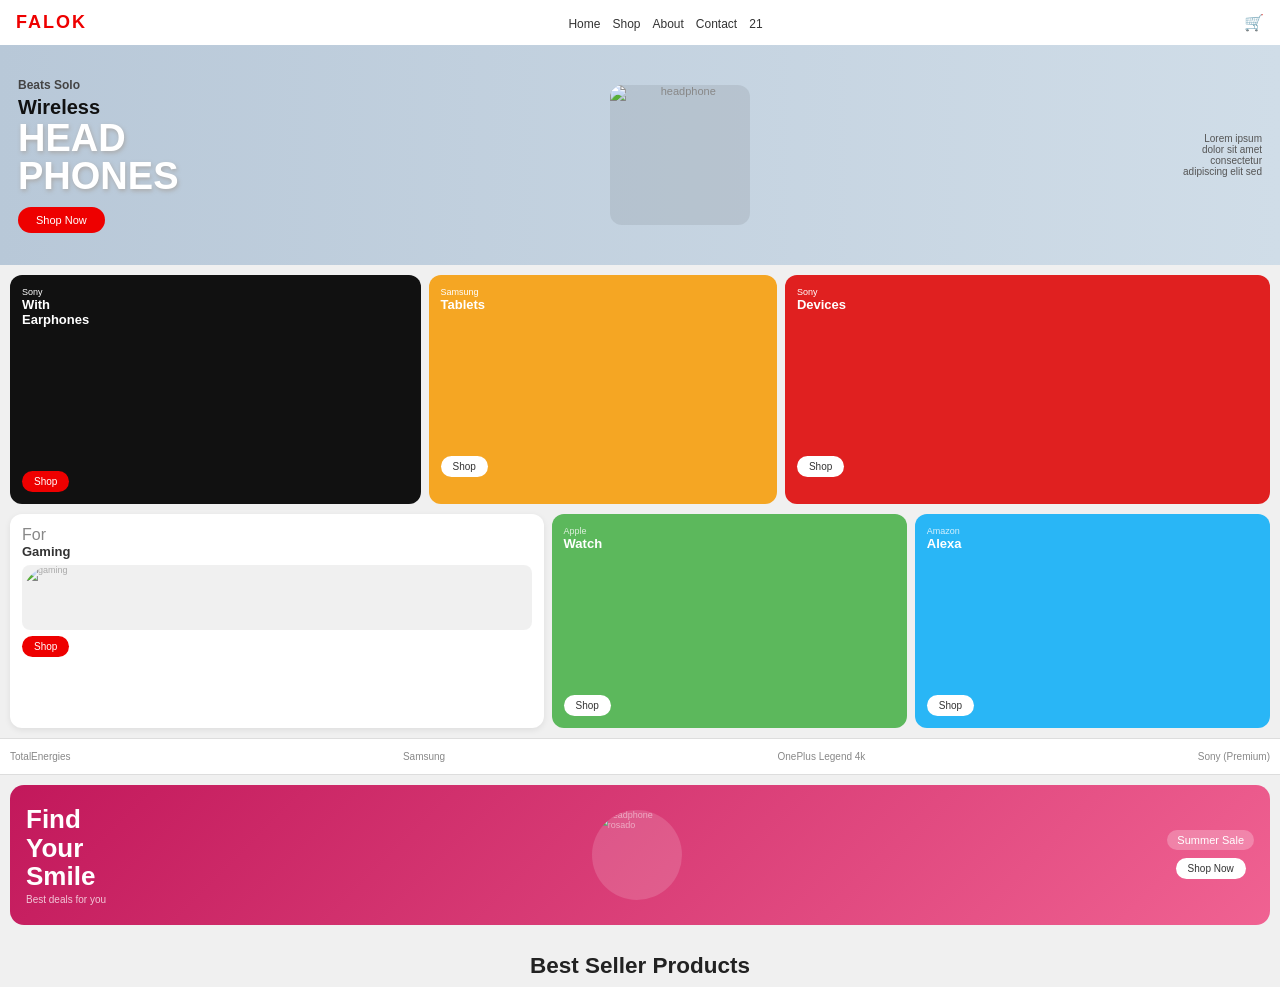
==== Electronica/index.html @ ae5c067a "Add files via upload" ====
<!DOCTYPE html>
<html lang="en">

<head>
    <meta charset="UTF-8">
    <meta name="viewport" content="width=device-width, initial-scale=1.0">
    <title>Falok</title>
    <link rel="stylesheet" href="estilo.css">
</head>

<body>
    <nav>
        <div class="logo">FALOK</div>
        <ul>
            <li><a href="#">Home</a></li>
            <li><a href="#">Shop</a></li>
            <li><a href="#">About</a></li>
            <li><a href="#">Contact</a></li>
            <li><a href="#">21</a></li>
        </ul>
        <div class="iconos">🛒</div>
    </nav>
    <div class="hero">
        <div class="hero-left">
            <h4>Beats Solo</h4>
            <h2>Wireless</h2>
            <h1>HEAD<br>PHONES</h1>
            <a href="#" class="btn">Shop Now</a>
        </div>


        <div class="hero-img">
            <img src="/img/1.jpg" alt="headphone">
        </div>

        <div class="hero-right">
            <p>Lorem ipsum dolor sit amet consectetur adipiscing elit sed</p>
        </div>
    </div>


    <div class="fila1">

        <div class="card-negro">
            <p>Sony</p>
            <h3>With<br>Earphones</h3>
            <div class="pic">
                <img src="/img/2.png" alt="earphone">
            </div>
            <a href="#" class="btn-rojo2">Shop</a>
        </div>

        <div class="card-amarillo">
            <p>Samsung</p>
            <h3>Tablets</h3>
            <div class="pic">
                <img src="/img/3.png" alt="tablet">
            </div>
            <a href="#" class="btn-blanco">Shop</a>
        </div>

        <div class="card-rojo">
            <p>Sony</p>
            <h3>Devices</h3>
            <div class="pic">
                <img src="/img/4.png" alt="laptop">
            </div>
            <a href="#" class="btn-blanco">Shop</a>
        </div>

    </div>

    <div class="fila2">

        <div class="card-blanco">
            <p>For</p>
            <h3>Gaming</h3>
            <div class="pic-dark">
                <img src="/img/5.png" alt="gaming">
            </div>
            <a href="#" class="btn-rojo2">Shop</a>
        </div>

        <div class="card-verde">
            <p>Apple</p>
            <h3>Watch</h3>
            <div class="pic">
                <img src="/img/6.png" alt="watch">
            </div>
            <a href="#" class="btn-blanco">Shop</a>
        </div>

        <div class="card-azul">
            <p>Amazon</p>
            <h3>Alexa</h3>
            <div class="pic">
                <img src="/img/7.png" alt="alexa">
            </div>
            <a href="#" class="btn-blanco">Shop</a>
        </div>

    </div>


    <div class="marcas">
        <span>TotalEnergies</span>
        <span>Samsung</span>
        <span>OnePlus Legend 4k</span>
        <span>Sony (Premium)</span>
    </div>

    <!-- banner oferta -->
    <div class="banner">
        <div>
            <h2>Find<br>Your<br>Smile</h2>
            <p class="sub">Best deals for you</p>
        </div>


        <div class="banner-pic">
            <img src="/img/8.png" alt="headphone rosado">
        </div>

        <div class="banner-right">
            <span class="tag-sale">Summer Sale</span>
            <a href="#" class="btn-blanco">Shop Now</a>
        </div>
    </div>

    <div class="titulo">
        <h2>Best Seller Products</h2>
    </div>

</body>

</html>
---- Electronica/estilo.css ----
* {
    margin: 0;
    padding: 0;
    box-sizing: border-box;
}

body {
    font-family: Arial, sans-serif;
    background: #f0f0f0;
}


nav {
    background: white;
    padding: 12px 16px;
    display: flex;
    align-items: center;
    justify-content: space-between;
}

nav .logo {
    color: #e00;
    font-weight: bold;
    font-size: 18px;
    letter-spacing: 2px;
}

nav ul {
    list-style: none;
    display: flex;
    gap: 12px;
}

nav ul a {
    text-decoration: none;
    color: #333;
    font-size: 12px;
}

nav .iconos {
    font-size: 16px;
}


.hero {
    background: linear-gradient(to right, #b8c8d8, #d0dde8);
    padding: 25px 18px;
    display: flex;
    align-items: center;
    justify-content: space-between;
    position: relative;
    min-height: 220px;
}

.hero-left h4 {
    font-size: 12px;
    color: #444;
    margin-bottom: 4px;
}

.hero-left h2 {
    font-size: 20px;
    color: #111;
}

.hero-left h1 {
    font-size: 38px;
    font-weight: 900;
    color: white;
    text-shadow: 1px 2px 4px #aaa;
    line-height: 1;
}

.hero-left .btn {
    display: inline-block;
    background: #e00;
    color: white;
    padding: 7px 18px;
    border-radius: 30px;
    font-size: 11px;
    margin-top: 12px;
    text-decoration: none;
}

.hero-img {
    width: 140px;
    height: 140px;
    background: rgba(0, 0, 0, 0.08);
    border-radius: 12px;
    display: flex;
    align-items: center;
    justify-content: center;
    color: #888;
    font-size: 11px;
    text-align: center;
    overflow: hidden;
}

.hero-img img {
    width: 100%;
    height: 100%;
    object-fit: contain;
    border-radius: 12px;
}

.hero-right {
    font-size: 10px;
    color: #555;
    max-width: 80px;
    text-align: right;
}


.fila1 {
    display: flex;
    gap: 8px;
    padding: 10px;
}

.card-negro {
    background: #111;
    border-radius: 12px;
    padding: 12px;
    width: 33%;
    color: white;
}

.card-amarillo {
    background: #f5a623;
    border-radius: 12px;
    padding: 12px;
    width: 28%;
    color: white;
}

.card-rojo {
    background: #e02020;
    border-radius: 12px;
    padding: 12px;
    width: 39%;
    color: white;
}

.card-negro p,
.card-amarillo p,
.card-rojo p {
    font-size: 9px;
    opacity: 1;
}

.card-negro h3,
.card-amarillo h3,
.card-rojo h3 {
    font-size: 13px;
    font-weight: 900;
    margin-bottom: 4px;
}


.pic {
    width: 100%;
    height: 140px;
    position: relative;
    overflow: hidden;
    border-radius: 8px;
    display: flex;
    justify-content: center;
    align-items: center;
}

.pic img {
    position: absolute;
    top: 40%;
    left: 50%;
    width: 115%;
    height: 115%;
    object-fit: cover;
    transform: translate(-50%, -50%);
}

.btn-blanco {
    display: inline-block;
    background: white;
    color: #333;
    padding: 5px 12px;
    border-radius: 20px;
    font-size: 10px;
    text-decoration: none;
}



.btn-rojo2 {
    display: inline-block;
    background: #e00;
    color: white;
    padding: 5px 12px;
    border-radius: 20px;
    font-size: 10px;
    text-decoration: none;
}


.fila2 {
    display: flex;
    gap: 8px;
    padding: 0 10px 10px;
}

.card-blanco {
    background: white;
    border-radius: 12px;
    flex: 2;
    padding: 12px;
    color: #333;
    box-shadow: 0 2px 6px rgba(0, 0, 0, .08);
}

.card-blanco p {
    width: 9px;
    color: #888;
}

.card-blanco h3 {
    font-size: 13px;
    font-weight: 900;
}

.card-control {
    background: #e8f4fb;
    border-radius: 12px;
    padding: 12px;
    width: 20%;
    display: flex;
    align-items: center;
    justify-content: center;
}

.pic-dark {
    width: 100%;
    height: 65px;
    background: rgba(0, 0, 0, 0.06);
    border-radius: 8px;
    display: flex;
    align-items: center;
    justify-content: center;
    font-size: 9px;
    color: #aaa;
    margin: 6px 0;
}

.pic-dark img {
    width: 100%;
    height: 100%;
    object-fit: contain;
    overflow: hidden;
    border-radius: 100px;
}

.card-verde {
    background: #5cb85c;
    border-radius: 12px;
    flex: 1.3;
    padding: 12px;
    color: white;
}

.card-verde p {
    font-size: 9px;
    opacity: 0.8;
}

.card-verde h3 {
    font-size: 13px;
    font-weight: 900;
    margin-bottom: 4px;
}

.card-azul {
    background: #29b6f6;
    border-radius: 12px;
    flex: 1.3;
    padding: 12px;
    color: white;
}

.card-azul p {
    font-size: 9px;
    opacity: 0.8;
}

.card-azul h3 {
    font-size: 13px;
    font-weight: 900;
    margin-bottom: 4px;
}


.marcas {
    display: flex;
    justify-content: space-between;
    padding: 12px 10px;
    border-top: 1px solid #ddd;
    border-bottom: 1px solid #ddd;
    background: white;
    font-size: 10px;
    color: #888;
}


.banner {
    background: linear-gradient(135deg, #c2185b, #f06292);
    margin: 10px;
    border-radius: 14px;
    padding: 20px 16px;
    display: flex;
    align-items: center;
    justify-content: space-between;
}

.banner h2 {
    font-size: 26px;
    font-weight: 900;
    color: white;
    line-height: 1.1;
}

.banner p.sub {
    font-size: 10px;
    color: rgba(255, 255, 255, 0.75);
    margin-top: 3px;
}

.banner-pic {
    width: 90px;
    height: 90px;
    background: rgba(255, 255, 255, 0.15);
    border-radius: 50%;
    display: flex;
    align-items: center;
    justify-content: center;
    color: rgba(255, 255, 255, 0.5);
    font-size: 9px;
}

.banner-pic img {
    width: 100%;
    height: 100%;
    object-fit: contain;
    overflow: hidden;
    border-radius: 100px;
}

.banner-right {
    text-align: center;
}

.tag-sale {
    background: rgba(255, 255, 255, 0.25);
    color: white;
    padding: 4px 10px;
    border-radius: 20px;
    font-size: 11px;
    display: block;
    margin-bottom: 8px;
}

.titulo {
    text-align: center;
    padding: 18px 10px 8px;
    font-size: 15px;
    font-weight: bold;
    color: #222;
}



@media (max-width: 400px) {
    nav ul {
        display: none;
    }

    .hero {
        flex-wrap: wrap;
        gap: 10px;
    }

    .hero-img {
        width: 110px;
        height: 110px;
    }

    .hero-left h1 {
        font-size: 28px;
    }

    .hero-right {
        display: none;
    }

    .fila1,
    .fila2 {
        flex-wrap: wrap;
    }

    .card-negro,
    .card-amarillo {
        width: calc(50% - 4px);
    }

    .card-rojo {
        width: 100%;
    }

    .card-blanco,
    .card-verde,
    .card-azul {
        width: calc(50% - 4px);
    }

    .card-control {
        width: calc(50% - 4px);
    }

    .banner {
        flex-wrap: wrap;
        gap: 10px;
    }

    .marcas {
        flex-wrap: wrap;
        gap: 6px;
    }
}
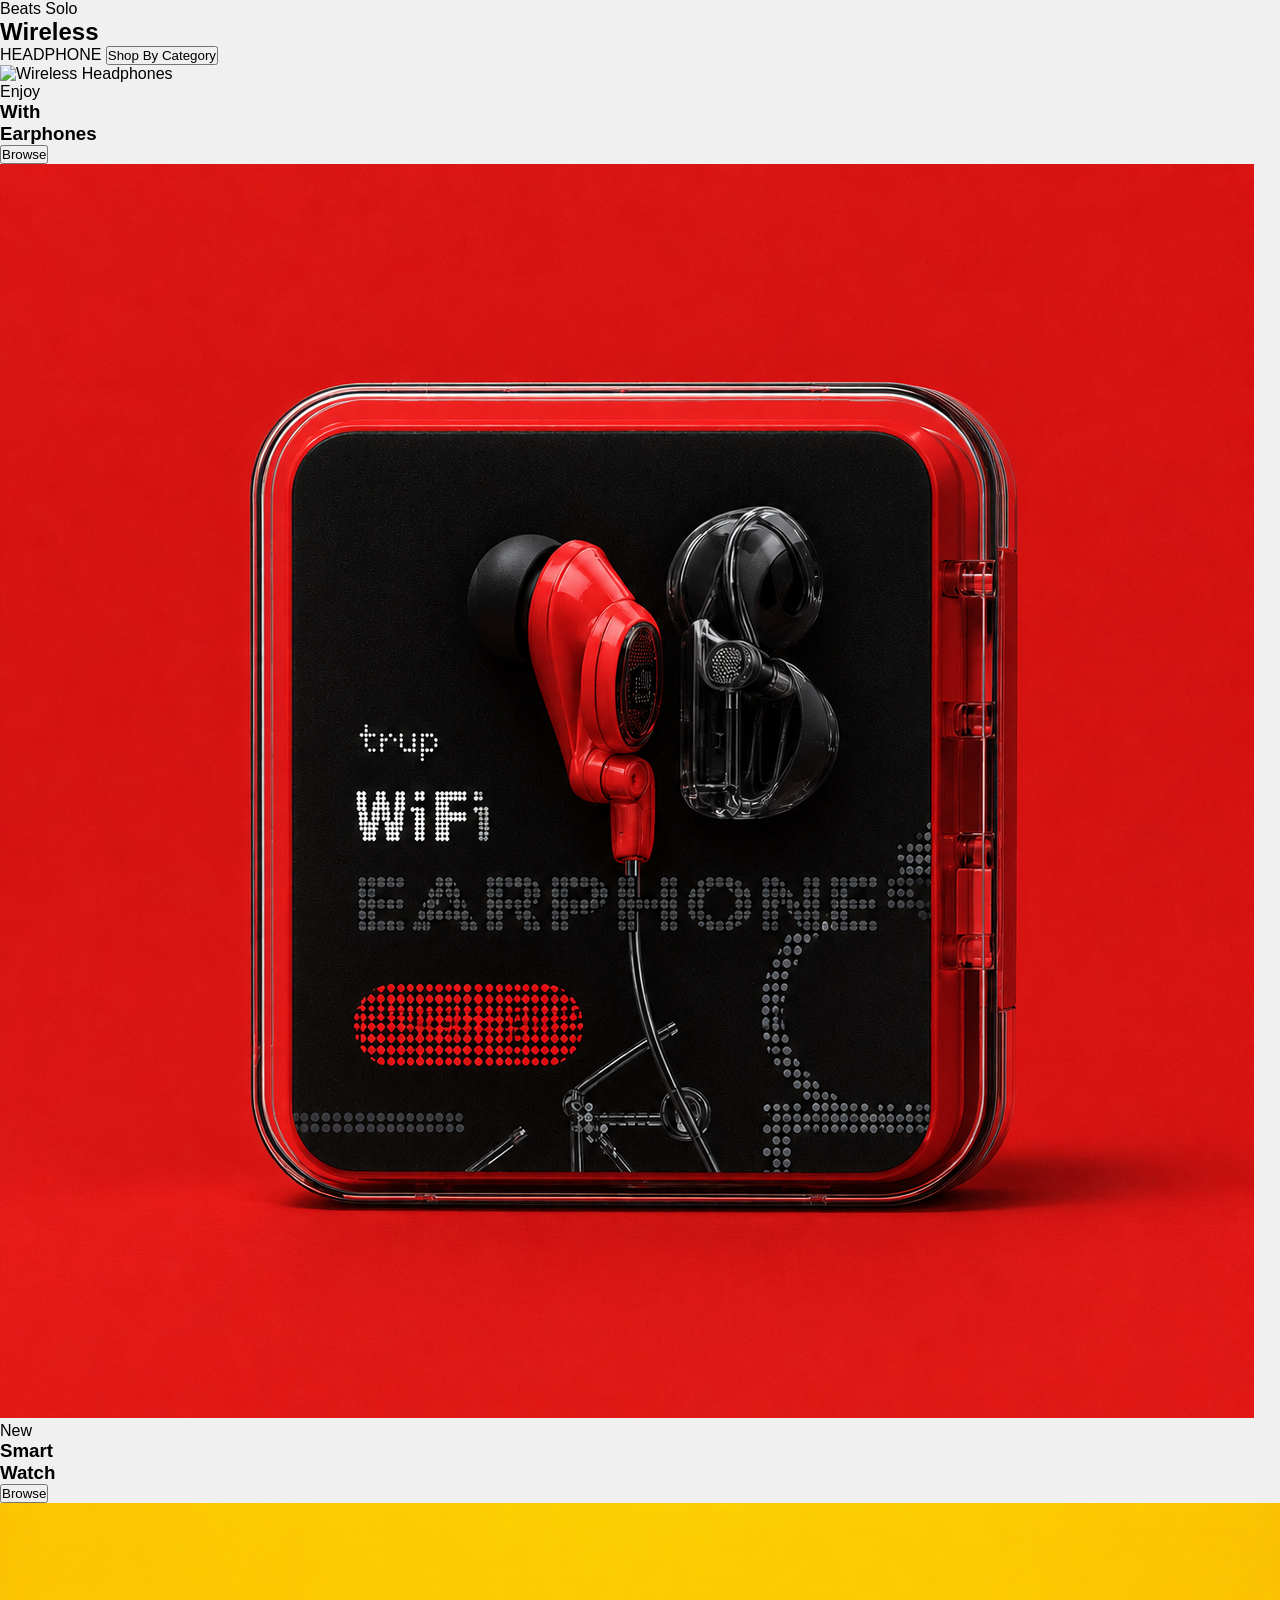
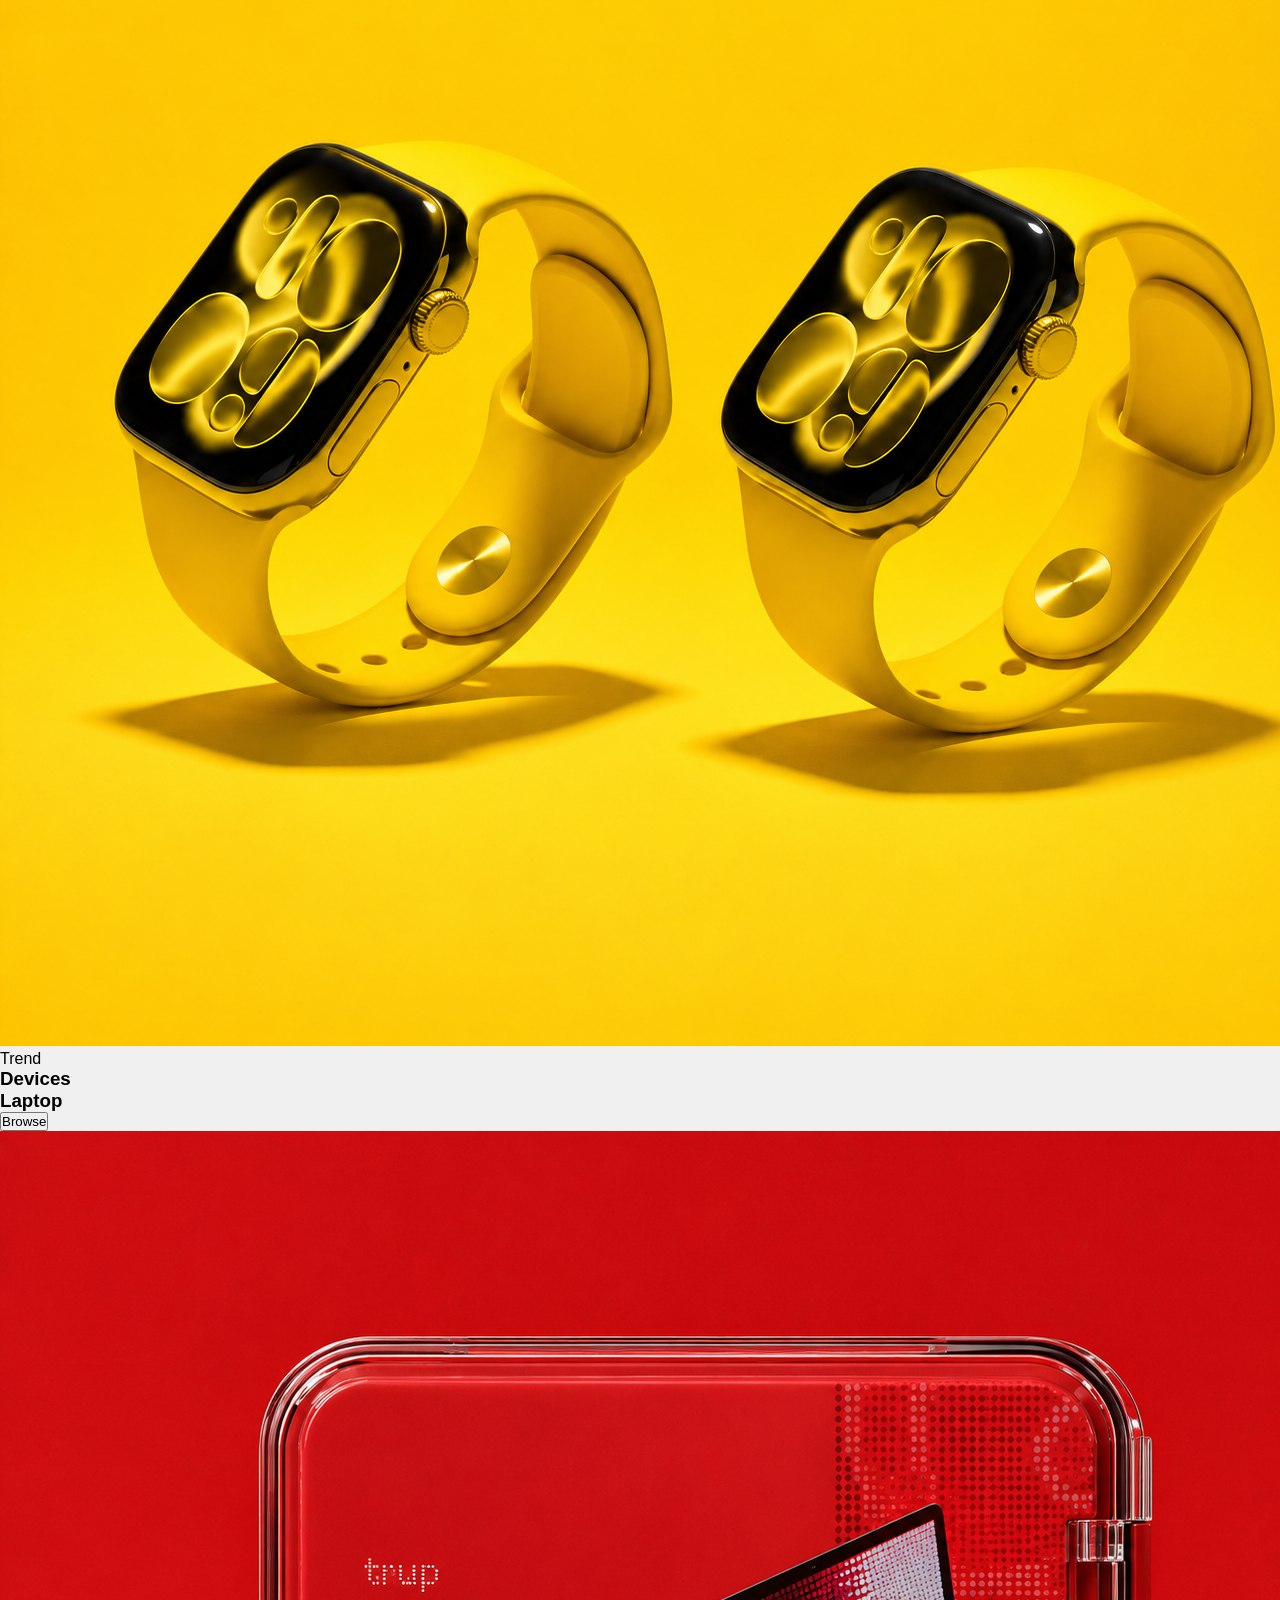
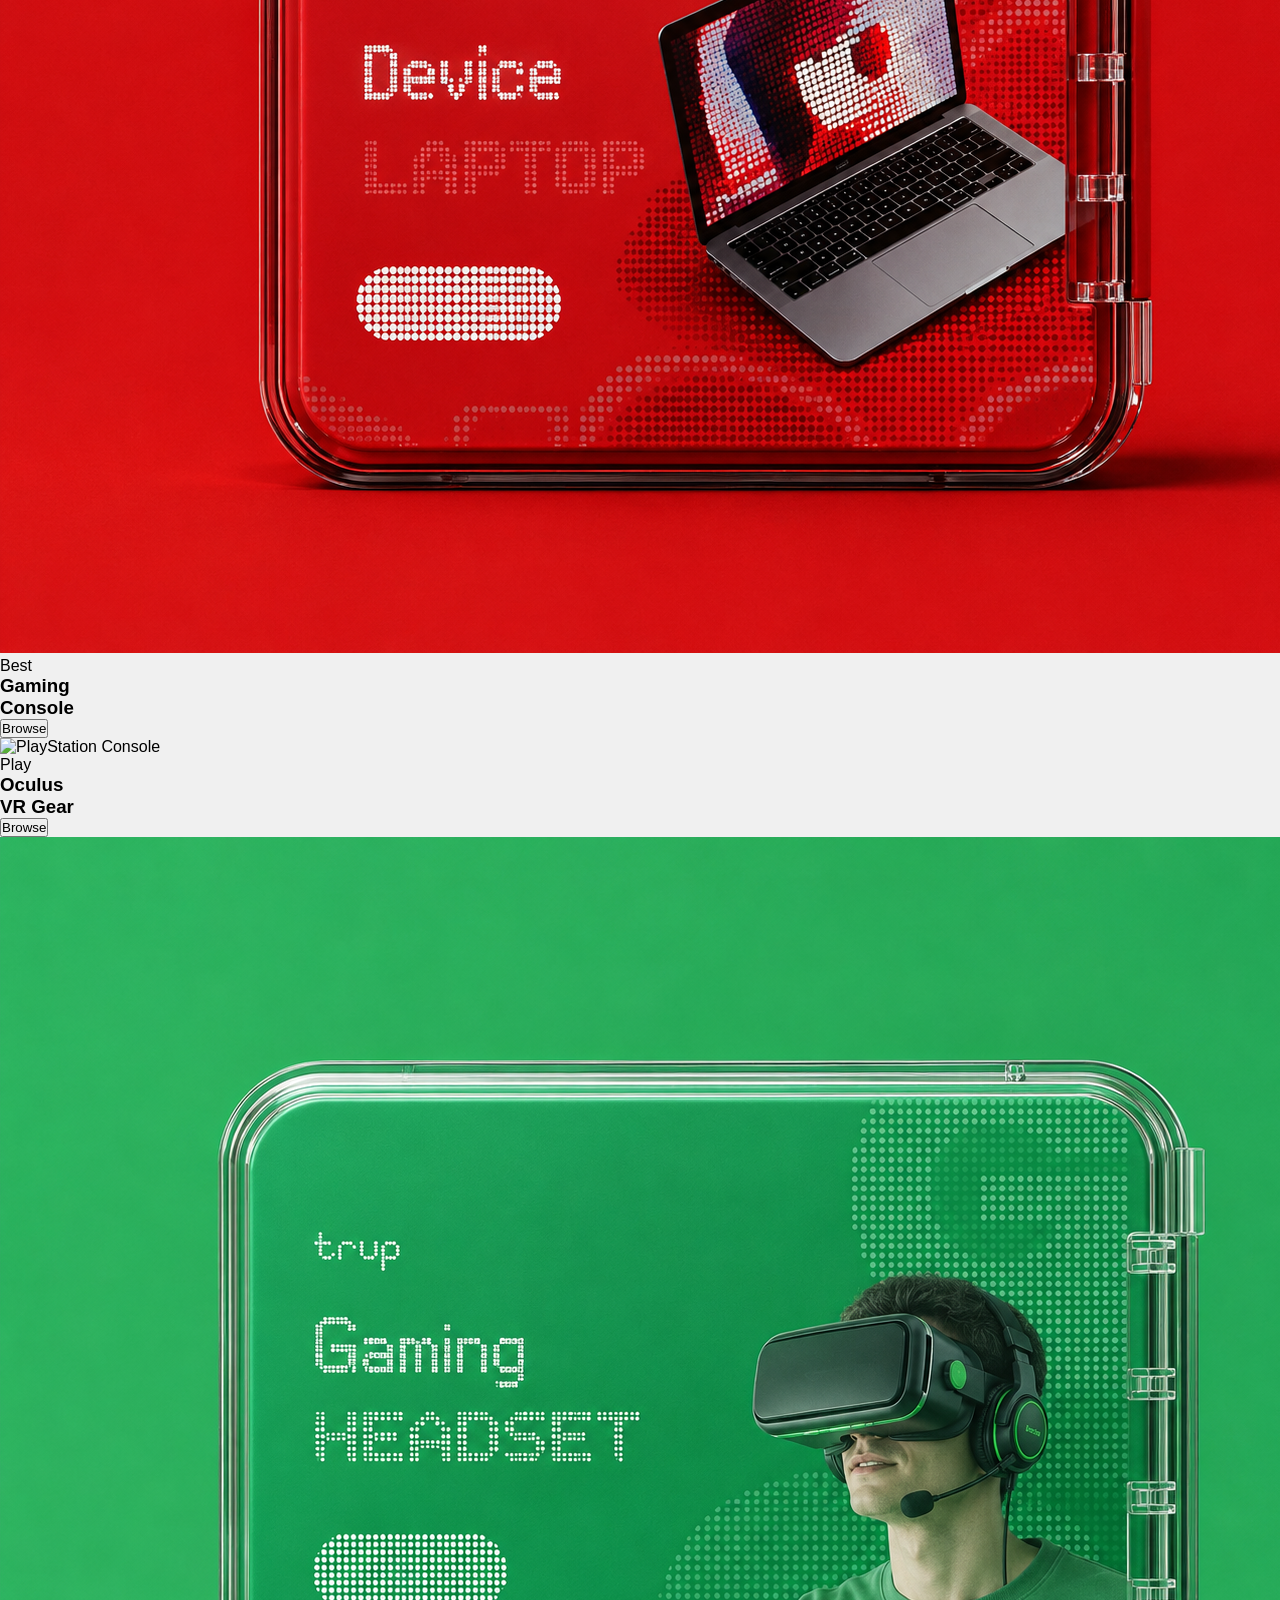
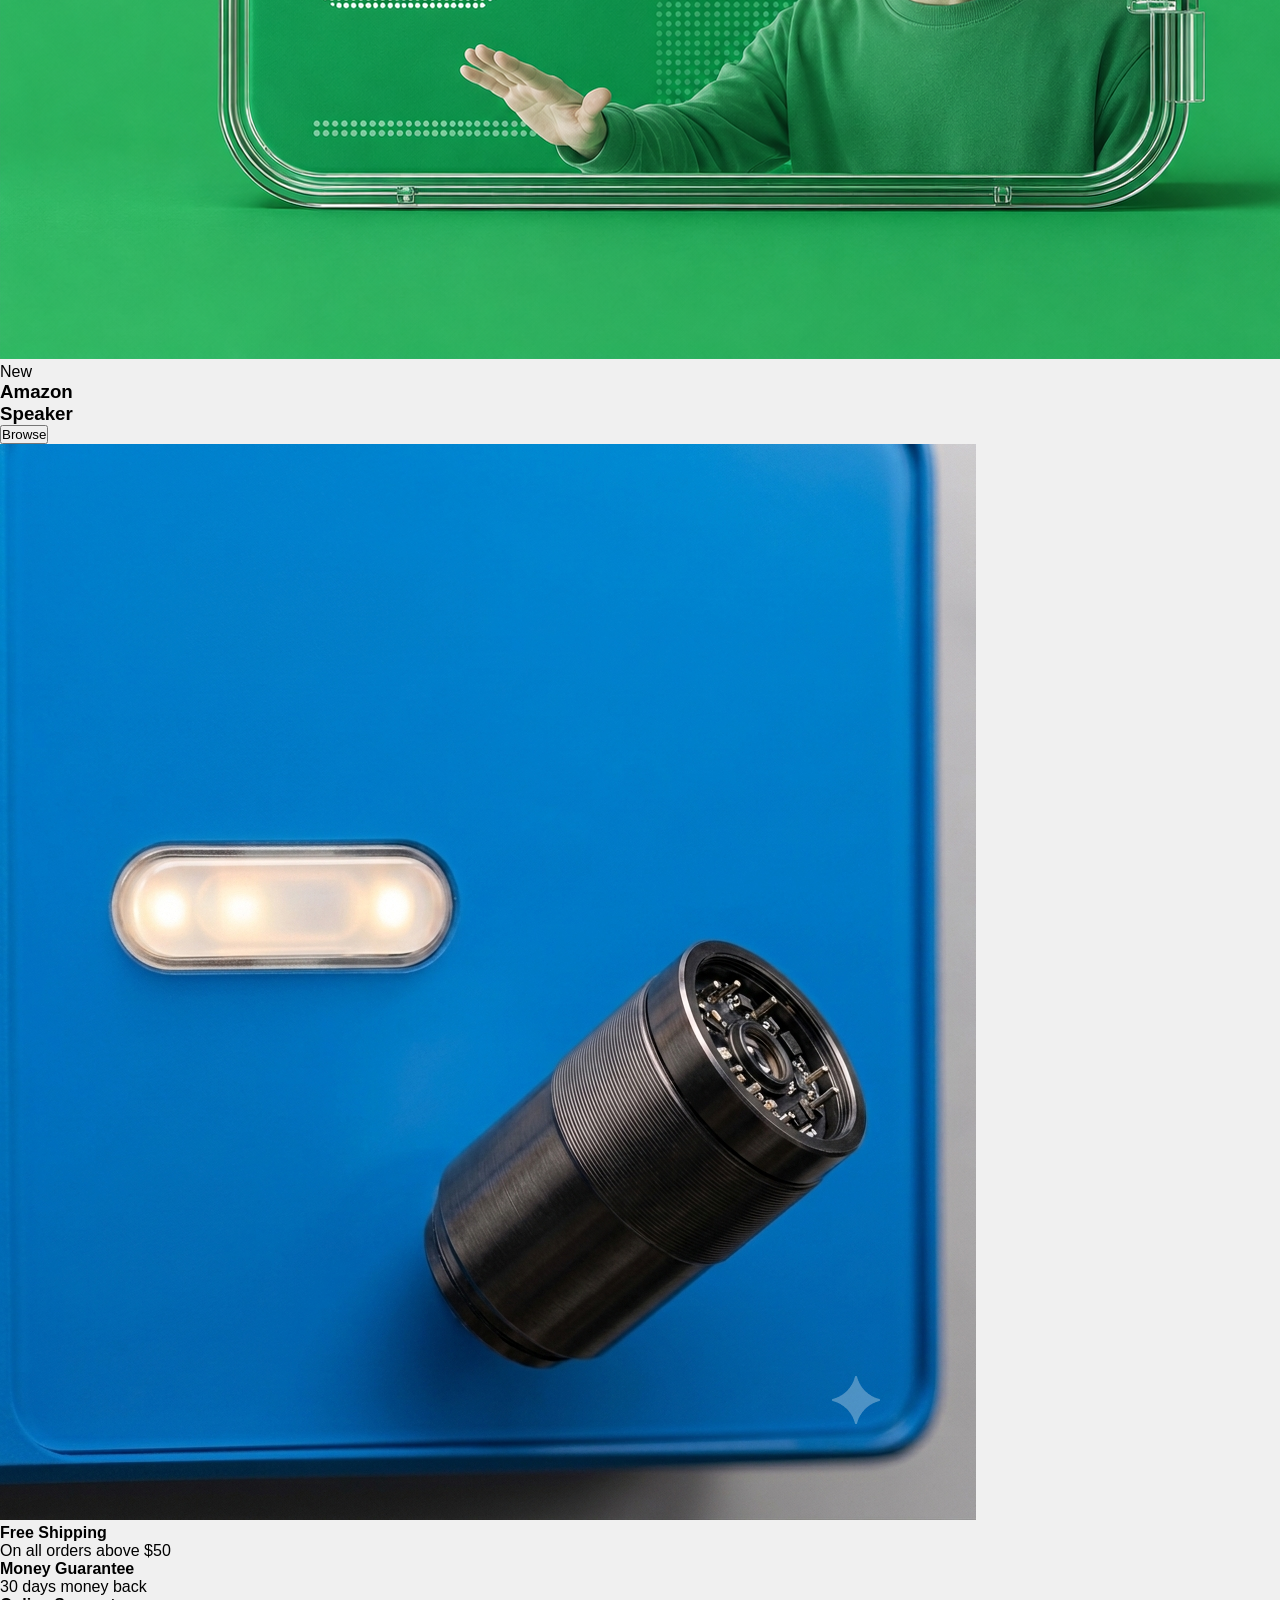
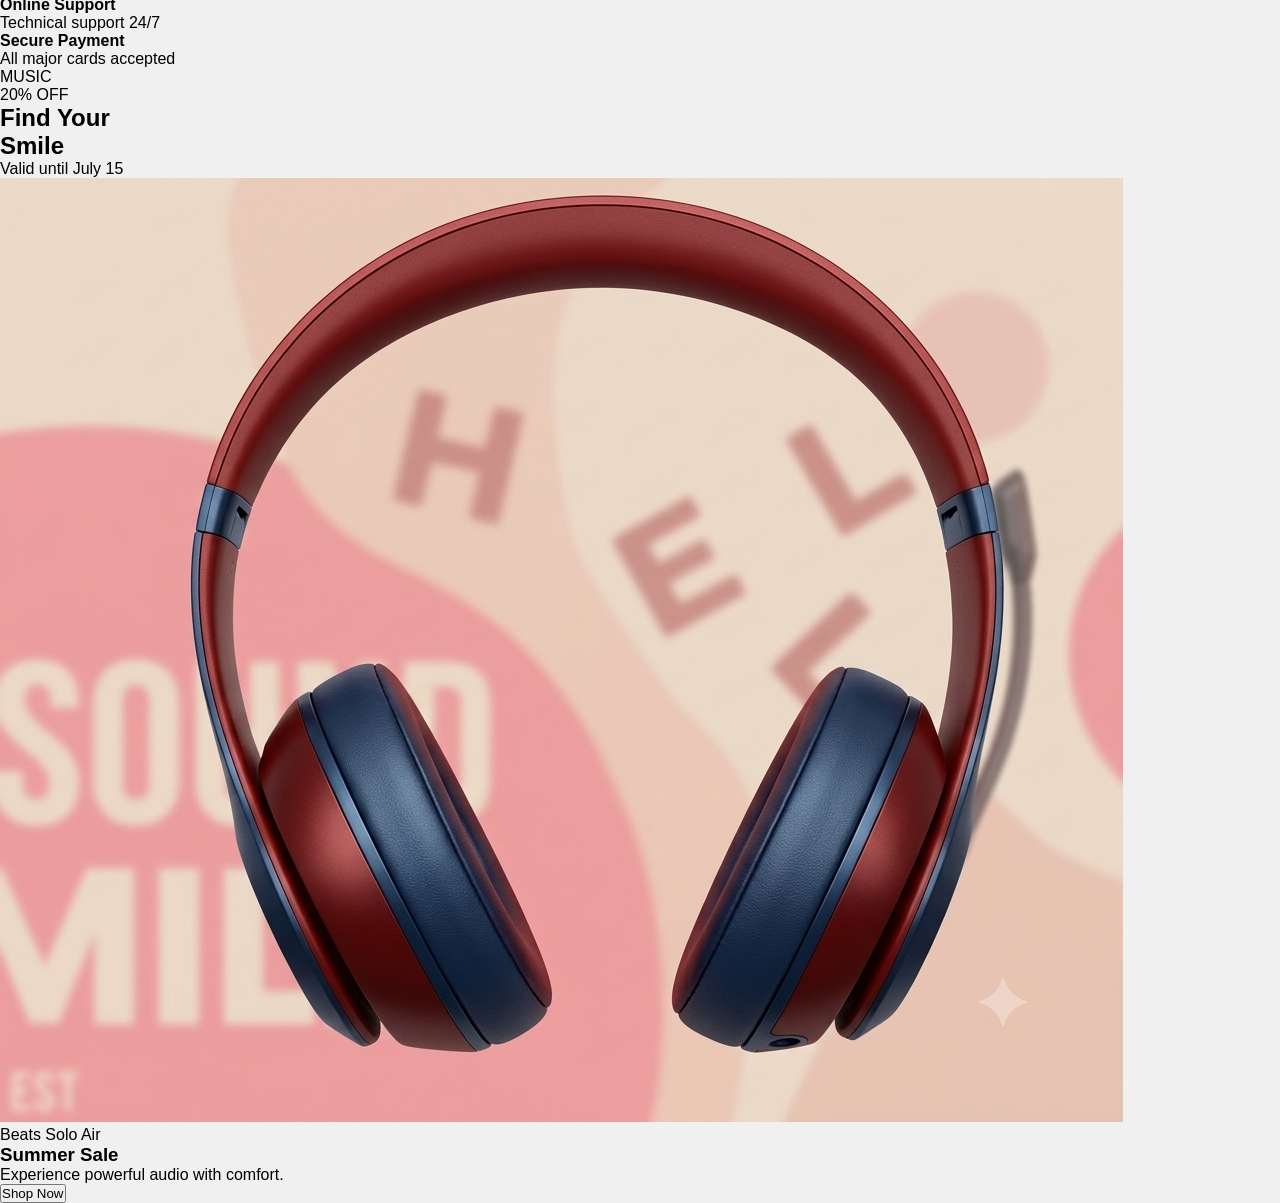
==== commit 274acdd8: "Update index.html" ====
--- a/Electronica/index.html
+++ b/Electronica/index.html
@@ -1,136 +1,136 @@
 <!DOCTYPE html>
-<html lang="en">
+<html lang="es">
 
 <head>
     <meta charset="UTF-8">
     <meta name="viewport" content="width=device-width, initial-scale=1.0">
-    <title>Falok</title>
+    <title>Tech & Gadget Store</title>
     <link rel="stylesheet" href="estilo.css">
 </head>
 
 <body>
-    <nav>
-        <div class="logo">FALOK</div>
-        <ul>
-            <li><a href="#">Home</a></li>
-            <li><a href="#">Shop</a></li>
-            <li><a href="#">About</a></li>
-            <li><a href="#">Contact</a></li>
-            <li><a href="#">21</a></li>
-        </ul>
-        <div class="iconos">🛒</div>
-    </nav>
-    <div class="hero">
-        <div class="hero-left">
-            <h4>Beats Solo</h4>
-            <h2>Wireless</h2>
-            <h1>HEAD<br>PHONES</h1>
-            <a href="#" class="btn">Shop Now</a>
-        </div>
 
+    <main class="main-container">
 
-        <div class="hero-img">
-            <img src="/img/1.jpg" alt="headphone">
-        </div>
+        <section class="hero-section">
+            <div class="hero-content">
+                <span class="hero-subtitle">Beats Solo</span>
+                <h1 class="hero-title">Wireless</h1>
+                <span class="hero-bg-text">HEADPHONE</span>
+                <button class="btn btn-red">Shop By Category</button>
+            </div>
+            <div class="hero-image">
+                <img src="./img/1.png" alt="Wireless Headphones">
+            </div>
+        </section>
 
-        <div class="hero-right">
-            <p>Lorem ipsum dolor sit amet consectetur adipiscing elit sed</p>
-        </div>
-    </div>
+        <section class="categories-grid">
+            <div class="card card-black">
+                <div class="card-info">
+                    <p>Enjoy</p>
+                    <h3>With<br><span>Earphones</span></h3>
+                    <button class="btn btn-red">Browse</button>
+                </div>
+                <img src="./img/2.png" alt="Earphones" class="card-img">
+            </div>
 
+            <div class="card card-yellow">
+                <div class="card-info">
+                    <p>New</p>
+                    <h3>Smart<br><span>Watch</span></h3>
+                    <button class="btn btn-white">Browse</button>
+                </div>
+                <img src="./img/3.png" alt="Smartwatch" class="card-img">
+            </div>
 
-    <div class="fila1">
+            <div class="card card-red card-wide">
+                <div class="card-info">
+                    <p>Trend</p>
+                    <h3>Devices<br><span>Laptop</span></h3>
+                    <button class="btn btn-white">Browse</button>
+                </div>
+                <img src="./img/4.png" alt="Laptop" class="card-img-right">
+            </div>
 
-        <div class="card-negro">
-            <p>Sony</p>
-            <h3>With<br>Earphones</h3>
-            <div class="pic">
-                <img src="/img/2.png" alt="earphone">
+            <div class="card card-white card-wide">
+                <div class="card-info">
+                    <p>Best</p>
+                    <h3>Gaming<br><span>Console</span></h3>
+                    <button class="btn btn-red">Browse</button>
+                </div>
+                <img src="./img/5.webp" alt="PlayStation Console" class="card-img-right">
             </div>
-            <a href="#" class="btn-rojo2">Shop</a>
-        </div>
 
-        <div class="card-amarillo">
-            <p>Samsung</p>
-            <h3>Tablets</h3>
-            <div class="pic">
-                <img src="/img/3.png" alt="tablet">
+            <div class="card card-green">
+                <div class="card-info">
+                    <p>Play</p>
+                    <h3>Oculus<br><span>VR Gear</span></h3>
+                    <button class="btn btn-white">Browse</button>
+                </div>
+                <img src="./img/6.png" alt="VR Glasses" class="card-img">
             </div>
-            <a href="#" class="btn-blanco">Shop</a>
-        </div>
 
-        <div class="card-rojo">
-            <p>Sony</p>
-            <h3>Devices</h3>
-            <div class="pic">
-                <img src="/img/4.png" alt="laptop">
+            <div class="card card-blue">
+                <div class="card-info">
+                    <p>New</p>
+                    <h3>Amazon<br><span>Speaker</span></h3>
+                    <button class="btn btn-white">Browse</button>
+                </div>
+                <img src="./img/7.png" alt="Bluetooth Speaker" class="card-img">
             </div>
-            <a href="#" class="btn-blanco">Shop</a>
-        </div>
+        </section>
 
-    </div>
+        <section class="benefits-bar">
+            <div class="benefit-item">
+                <span class="benefit-icon"></span>
+                <div class="benefit-text">
+                    <h4>Free Shipping</h4>
+                    <p>On all orders above $50</p>
+                </div>
+            </div>
+            <div class="benefit-item">
+                <span class="benefit-icon"></span>
+                <div class="benefit-text">
+                    <h4>Money Guarantee</h4>
+                    <p>30 days money back</p>
+                </div>
+            </div>
+            <div class="benefit-item">
+                <span class="benefit-icon"></span>
+                <div class="benefit-text">
+                    <h4>Online Support</h4>
+                    <p>Technical support 24/7</p>
+                </div>
+            </div>
+            <div class="benefit-item">
+                <span class="benefit-icon"></span>
+                <div class="benefit-text">
+                    <h4>Secure Payment</h4>
+                    <p>All major cards accepted</p>
+                </div>
+            </div>
+        </section>
 
-    <div class="fila2">
+        <section class="promo-banner">
+            <span class="promo-bg-text">MUSIC</span>
+            <div class="promo-left">
+                <p class="promo-tag">20% OFF</p>
+                <h2>Find Your<br>Smile</h2>
+                <p class="promo-date">Valid until July 15</p>
+            </div>
+            <div class="promo-center">
+                <img src="./img/8.png" alt="Promo Headphones">
+            </div>
+            <div class="promo-right">
+                <p class="promo-brand">Beats Solo Air</p>
+                <h3>Summer Sale</h3>
+                <p class="promo-desc">Experience powerful audio with comfort.</p>
+                <button class="btn btn-white">Shop Now</button>
+            </div>
+        </section>
 
-        <div class="card-blanco">
-            <p>For</p>
-            <h3>Gaming</h3>
-            <div class="pic-dark">
-                <img src="/img/5.png" alt="gaming">
-            </div>
-            <a href="#" class="btn-rojo2">Shop</a>
-        </div>
-
-        <div class="card-verde">
-            <p>Apple</p>
-            <h3>Watch</h3>
-            <div class="pic">
-                <img src="/img/6.png" alt="watch">
-            </div>
-            <a href="#" class="btn-blanco">Shop</a>
-        </div>
-
-        <div class="card-azul">
-            <p>Amazon</p>
-            <h3>Alexa</h3>
-            <div class="pic">
-                <img src="/img/7.png" alt="alexa">
-            </div>
-            <a href="#" class="btn-blanco">Shop</a>
-        </div>
-
-    </div>
-
-
-    <div class="marcas">
-        <span>TotalEnergies</span>
-        <span>Samsung</span>
-        <span>OnePlus Legend 4k</span>
-        <span>Sony (Premium)</span>
-    </div>
-
-    <!-- banner oferta -->
-    <div class="banner">
-        <div>
-            <h2>Find<br>Your<br>Smile</h2>
-            <p class="sub">Best deals for you</p>
-        </div>
-
-
-        <div class="banner-pic">
-            <img src="/img/8.png" alt="headphone rosado">
-        </div>
-
-        <div class="banner-right">
-            <span class="tag-sale">Summer Sale</span>
-            <a href="#" class="btn-blanco">Shop Now</a>
-        </div>
-    </div>
-
-    <div class="titulo">
-        <h2>Best Seller Products</h2>
-    </div>
+    </main>
 
 </body>
 
-</html>+</html>
